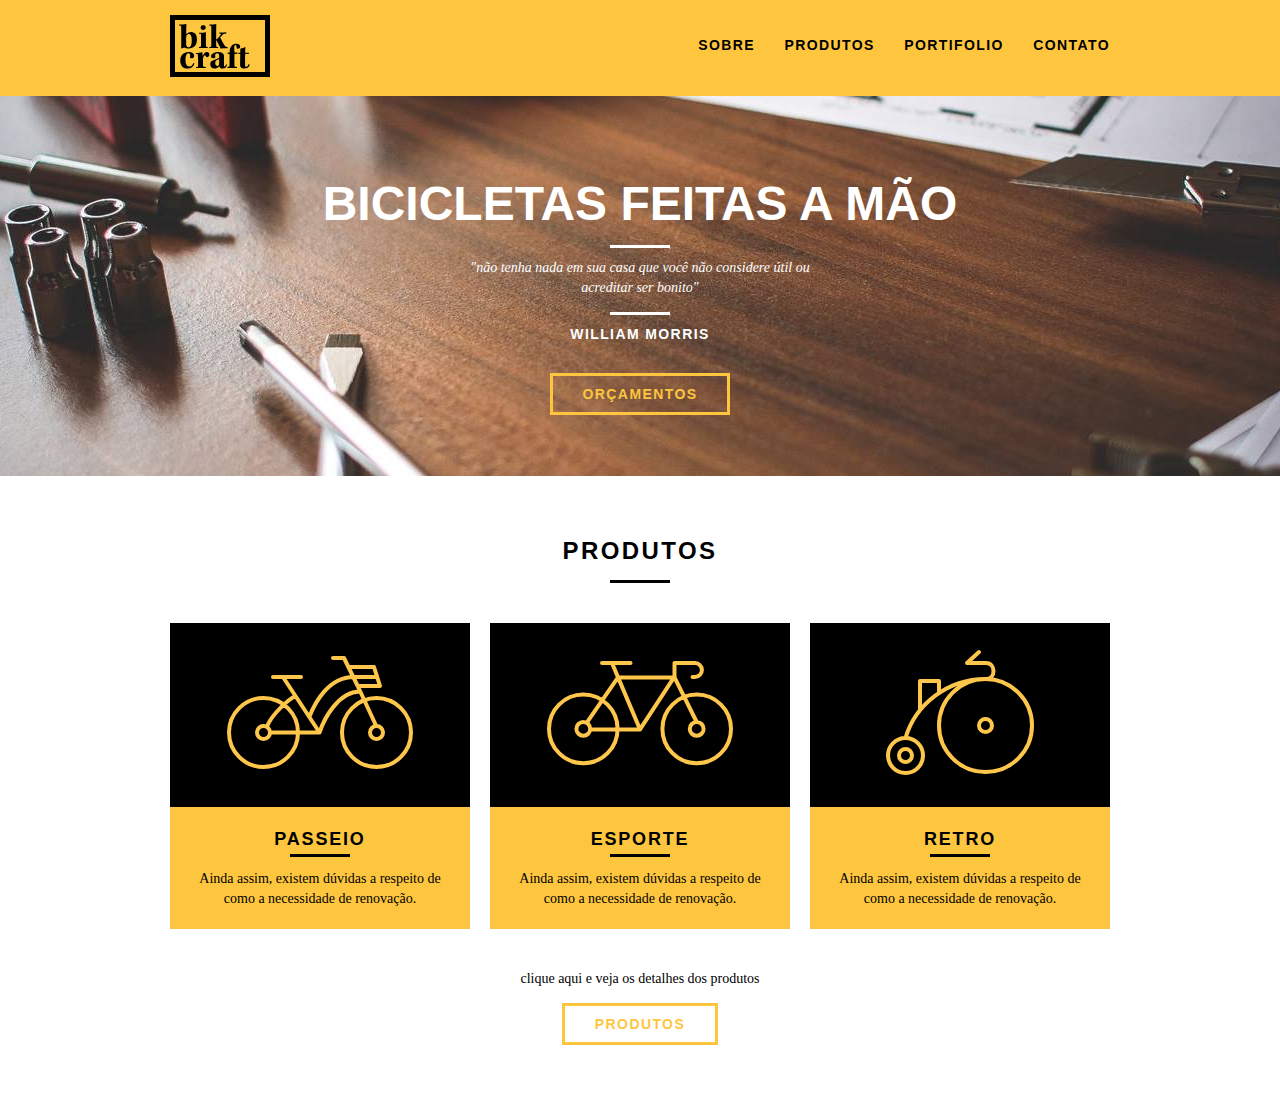
==== index.html @ 3f56bd6a "Criando bloco de produtos" ====
<!DOCTYPE html>
<html lang="pt-br">

<head>
    <meta charset="UTF-8">
    <meta name="viewport" content="width=device-width, initial-scale=1.0">
    <title>Bikcraft</title>
    <link rel="stylesheet" href="css/normalize.css">
    <link rel="stylesheet" href="css/reset.css">
    <link rel="stylesheet" href="css/grid.css">
    <link rel="stylesheet" href="css/style.css">
</head>

<body>
    <header class="header">
        <div class="container">
            <a href="index.html" class="grid-4">
                <img src="img/bikcraft.svg">
            </a>
            <nav class="grid-12 header_menu">
                <ul>
                    <li><a href="sobre.html">Sobre</a></li>
                    <li><a href="produtos.html">Produtos</a></li>
                    <li><a href="portifolio.html">Portifolio</a></li>
                    <li><a href="contato.html">Contato</a></li>
                </ul>
            </nav>
        </div>
    </header>

    <section class="introducao">
        <div class="container">
            <h1>Bicicletas Feitas a Mão</h1>
            <blockquote class="quote-externo">
                <p>
                    "não tenha nada em sua casa que você não considere útil ou acreditar ser bonito"
                </p>
                <cite>WILLIAM MORRIS</cite>
            </blockquote>
            <a href="produtos.html" class="btn">Orçamentos</a>
        </div>
    </section>

    <section class="produtos container">
        <h2 class="subtitulo">Produtos</h2>
        <ul class="produtos_lista">

            <li class="grid-1-3">
                <div class="produtos_icone">
                    <img src="img/produtos/passeio.svg" alt="Bikcraft passeio">
                </div>
                <h3>Passeio</h3>
                <p>Ainda assim, existem dúvidas a respeito de como a necessidade de renovação.</p>
            </li>

            <li class="grid-1-3">
                <div class="produtos_icone">
                    <img src="img/produtos/esporte.svg" alt="Bikcraft passeio">
                </div>
                <h3>Esporte</h3>
                <p>Ainda assim, existem dúvidas a respeito de como a necessidade de renovação.</p>
            </li>

            <li class="grid-1-3">
                <div class="produtos_icone">
                    <img src="img/produtos/retro.svg" alt="Bikcraft passeio">
                </div>
                <h3>Retro</h3>
                <p>Ainda assim, existem dúvidas a respeito de como a necessidade de renovação.</p>
            </li>
        </ul>

        <div class="call">
            <p>clique aqui e veja os detalhes dos produtos</p>
            <a href="produtos.html" class="btn btn-preto"> Produtos</a>
        </div>

    </section>


</body>

</html>
---- css/grid.css ----
*, *:before, *:after {
  -webkit-box-sizing: border-box; 
  -moz-box-sizing: border-box; 
  box-sizing: border-box;
}

.container {
	width: 960px;
	margin: 0 auto;
	padding: 0px;
	position: relative;
}

.container:after, .container:before {
	content: " ";
	display: table;
}

.container:after {
	clear: both;
}

.grid-1, .grid-2, .grid-3, .grid-4, .grid-5, .grid-6, .grid-7, .grid-8, .grid-9, .grid-10, .grid-11, .grid-12, .grid-13, .grid-14, .grid-15, .grid-16, .grid-1-3 {
	float: left;
	margin-left: 10px;
	margin-right: 10px;
}

.grid-1 	{width: 40px;}
.grid-2 	{width: 100px;}
.grid-3 	{width: 160px;}
.grid-4 	{width: 220px;}
.grid-5 	{width: 280px;}
.grid-6 	{width: 340px;}
.grid-7 	{width: 400px;}
.grid-8 	{width: 460px;}
.grid-9 	{width: 520px;}
.grid-10 	{width: 580px;}
.grid-11 	{width: 640px;}
.grid-12 	{width: 700px;}
.grid-13 	{width: 760px;}
.grid-14 	{width: 820px;}
.grid-15 	{width: 880px;}
.grid-16 	{width: 940px;}
.grid-1-3	{width: 300px;}
---- css/style.css ----
/*Estilos Gerais*/

body {
    font-family: Arial, Helvetica, sans-serif;
}

p {
    font-family: Georgia, "Times New Roman", Times, serif;
    font-size: 14px;
    line-height: 20px;
}

.btn {
    border: 3px solid #fec63e;
    padding: 10px 30px;
    color: #fec63e;
    font-size: 14px;
    line-height: 20px;
    text-transform: uppercase;
    letter-spacing: 0.1em;
    font-weight: bold;
}

.btn:hover {
    color: #fff;
    border: 3px solid #fff;
}

.btn.btn-preto:hover {
    color: #000;
    border-color: #000;
}

.subtitulo {
    font-size: 24px;
    line-height: 30px;
    font-weight: bold;
    letter-spacing: 0.1em;
    color: #000;
    text-transform: uppercase;
    text-align: center;
    margin-bottom: 40px;
}

.subtitulo:after {
    content: "";
    display: block;
    width: 60px;
    height: 3px;
    background: #000;
    margin: 14px auto;
}

/*Header*/

.header {
    position: fixed;
    top: 0;
    width: 100%;
    background: #fec63e;
    padding: 15px 0px;
    z-index: 10;
}
.header_menu {
    text-align: right;
}
.header_menu ul li {
    display: inline-block;
    margin-left: 25px;
    margin-top: 20px;
}

.header_menu a {
    color: #000;
    font-size: 14px;
    font-weight: bold;
    letter-spacing: 0.1em;
    text-transform: uppercase;
    line-height: 20px;
    padding: 10px 0;
}

.header_menu ul li a:hover {
    color: #fff;
}
/*Introdução*/

.introducao {
    width: 100%;
    background: url("../img/bg.jpg") no-repeat center;
    background-size: cover;
    margin-top: 96px;
    text-align: center;
    height: 380px;
    padding-top: 80px;
}

.introducao h1 {
    font-size: 48px;
    color: #fff;
    font-weight: bold;
    text-transform: uppercase;
}

.quote-externo {
    max-width: 360px;
    margin: 0 auto;
    color: #fff;
    margin-bottom: 40px;
}

.quote-externo p {
    font-style: italic;
}

.quote-externo p:before,
.quote-externo p:after {
    content: "";
    display: block;
    width: 60px;
    height: 3px;
    background: #fff;
    margin: 14px auto 10px auto;
}

.quote-externo cite {
    font-style: normal;
    font-weight: bold;
    font-size: 14px;
    letter-spacing: 0.1em;
}

/* Produtos */

.produtos {
    padding: 60px 0;
}

.produtos_lista li {
    background: #fec63e;
    text-align: center;
}

.produtos_lista li h3 {
    font-weight: bold;
    font-size: 18px;
    line-height: 25px;
    text-transform: uppercase;
    letter-spacing: 0.1em;
    margin-top: 20px;
}

.produtos_lista li h3:after {
    content: "";
    display: block;
    width: 60px;
    height: 3px;
    background: #000;
    margin: 2px auto;
}

.produtos_lista li p {
    padding: 10px 20px 20px 20px;
}

.produtos_icone {
    background: #000;
    text-align: center;
    padding: 20px;
}

.call {
    padding-top: 40px;
    text-align: center;
    clear: both;
}

.call p{
    padding-bottom: 25px;
}
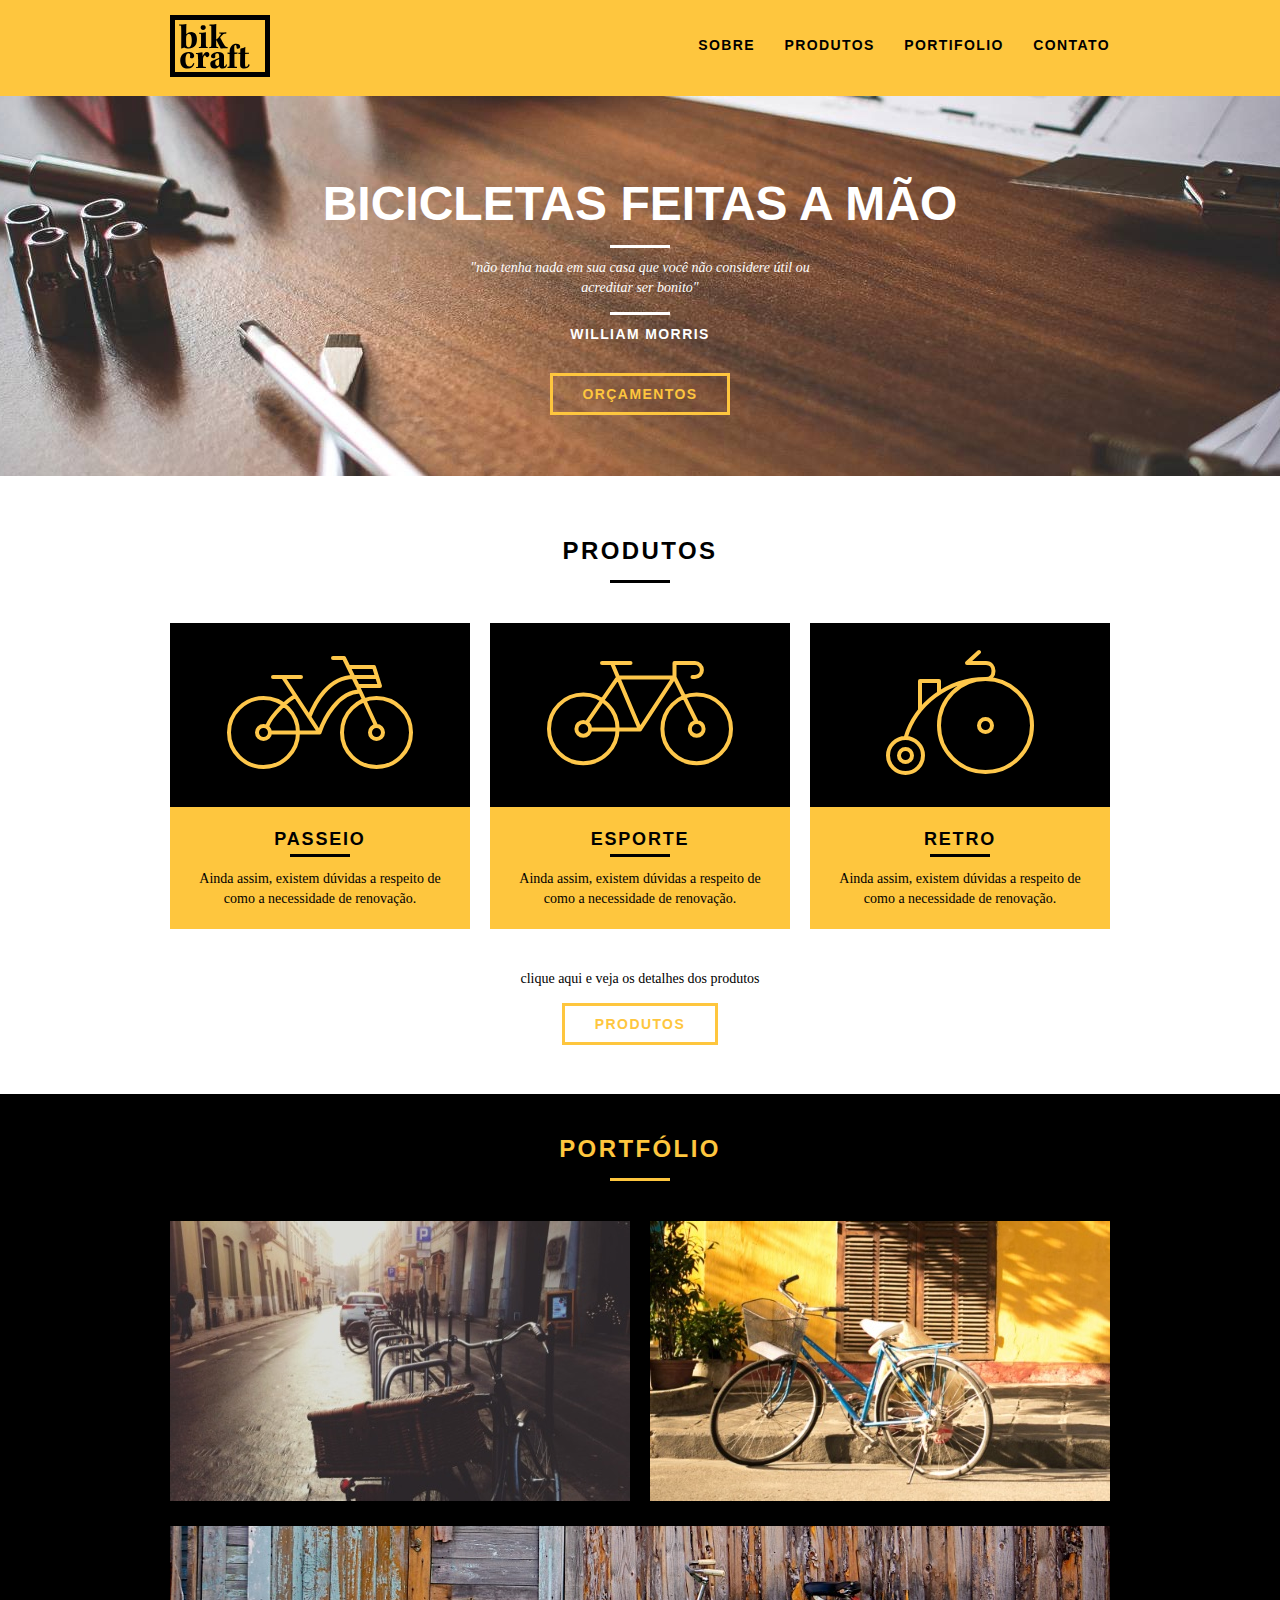
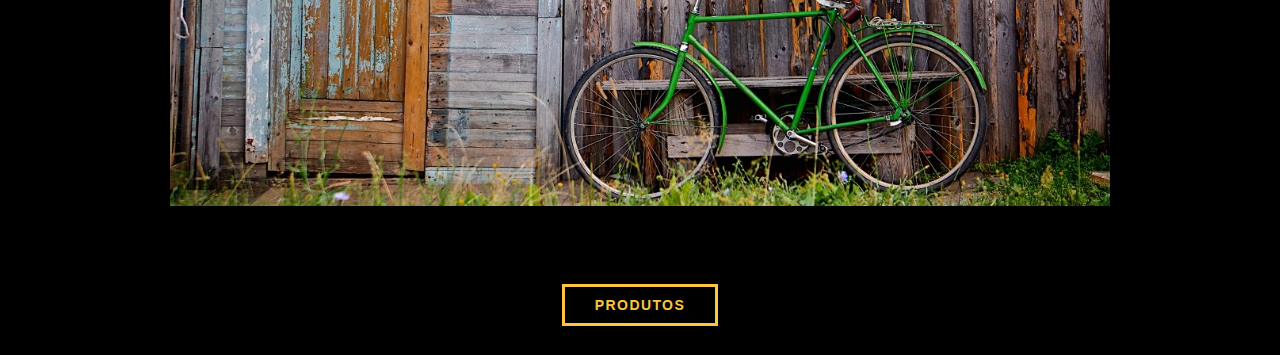
==== commit 59f6c006: "Criando bloco de portfólio" ====
--- a/index.html
+++ b/index.html
@@ -77,6 +77,28 @@
 
     </section>
 
+    <section class="portifolio">
+        <div class="container">
+            <h2 class="subtitulo">Portfólio</h2>
+            <ul class="portifolio_lista">
+                <li class="grid-8">
+                    <img src="img/portfolio/retro.jpg" alt="Bicicleta Retro">
+                </li>
+                <li class="grid-8">
+                    <img src="img/portfolio/passeio.jpg" alt="Bicicleta Passeio">
+                </li>
+                <li class="grid-16">
+                    <img src="img/portfolio/esporte.jpg" alt="Bicicleta Esporte">
+                </li>
+            </ul>
+        </div>
+
+        <div class="call">
+            <p>conheça mais o nosso portfólio</p>
+            <a href="produtos.html" class="btn"> Produtos</a>
+        </div>
+
+    </section>
 
 </body>
 
--- a/css/style.css
+++ b/css/style.css
@@ -175,6 +175,30 @@
     clear: both;
 }
 
-.call p{
+.call p {
     padding-bottom: 25px;
 }
+
+/* Portifólio */
+
+.portifolio {
+    width: 100%;
+    background: #000;
+    padding: 40px 0;
+}
+
+.portifolio .subtitulo {
+    color: #fec63e;
+}
+
+.portifolio .subtitulo::after {
+    background: #fec63e;
+}
+
+.portifolio_lista li:last-child {
+    margin-top: 20px;
+}
+
+.portfolio .call p {
+    color: #fff;
+}
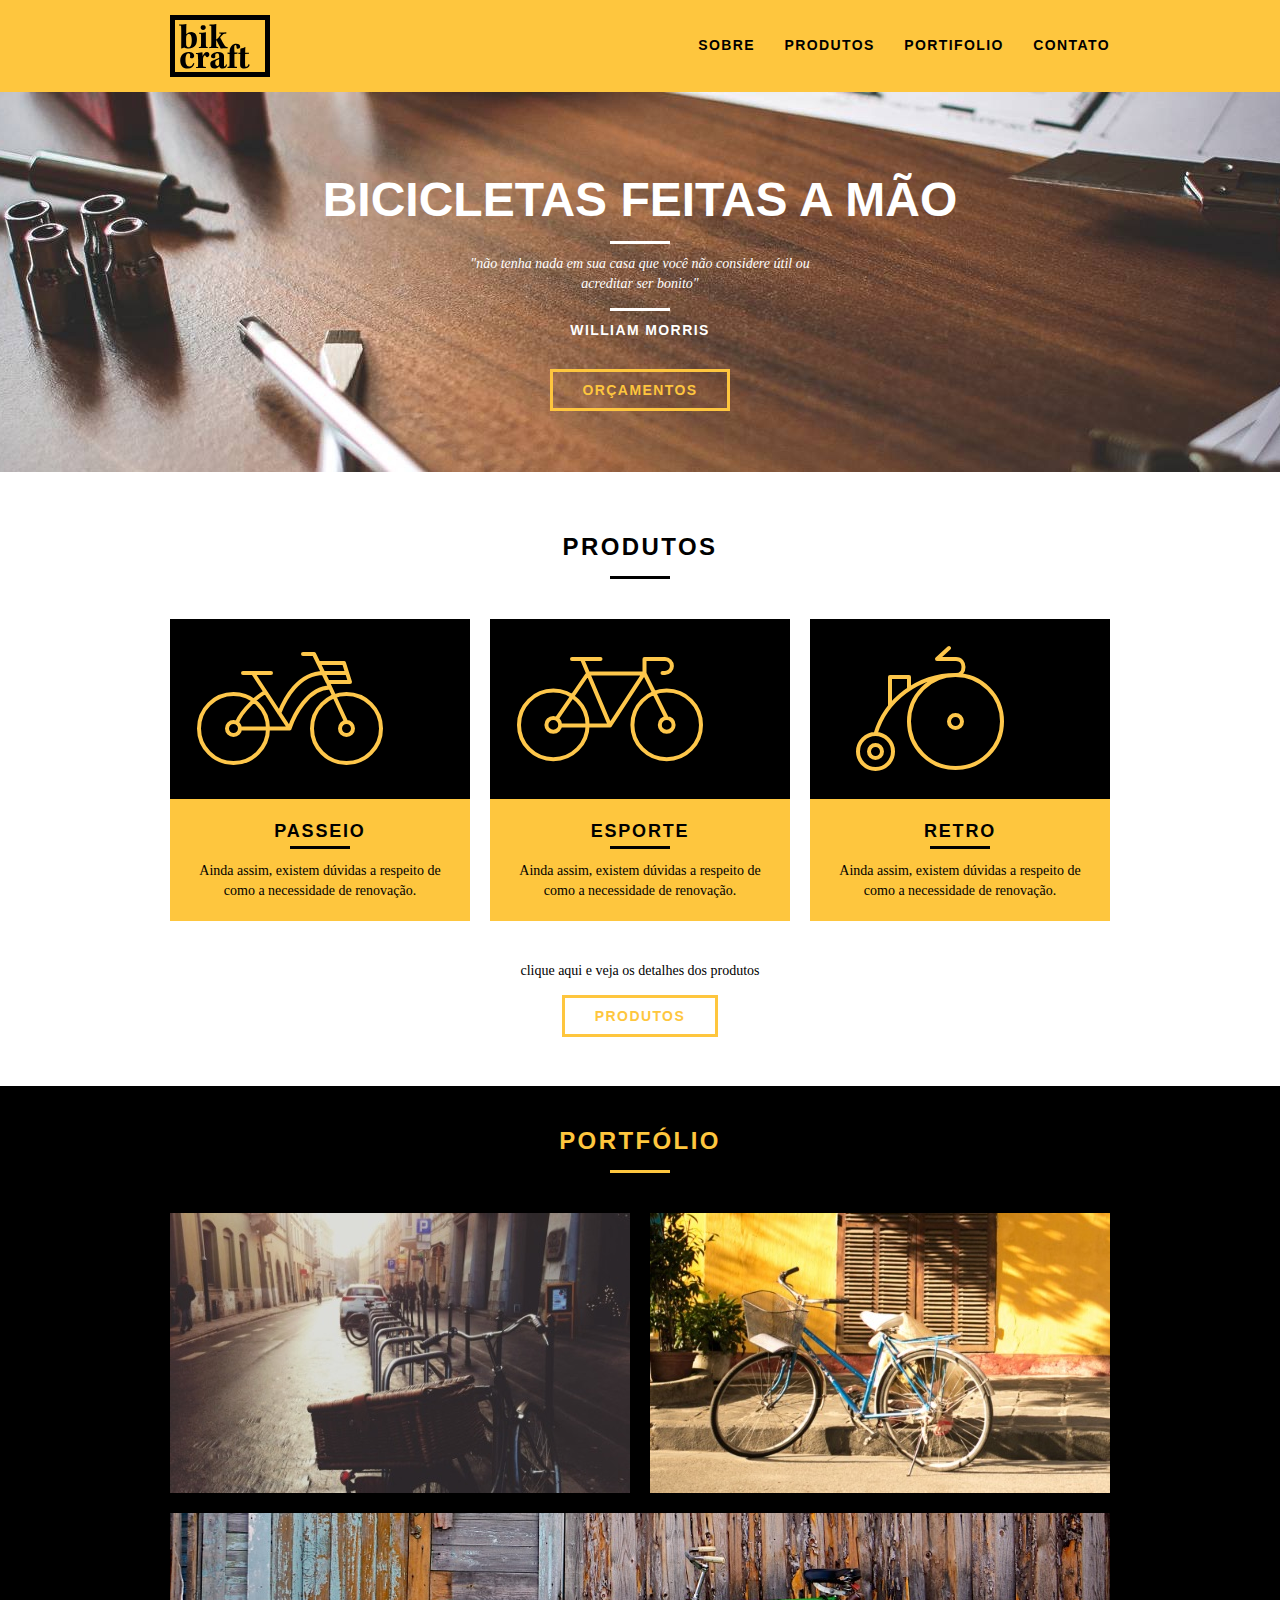
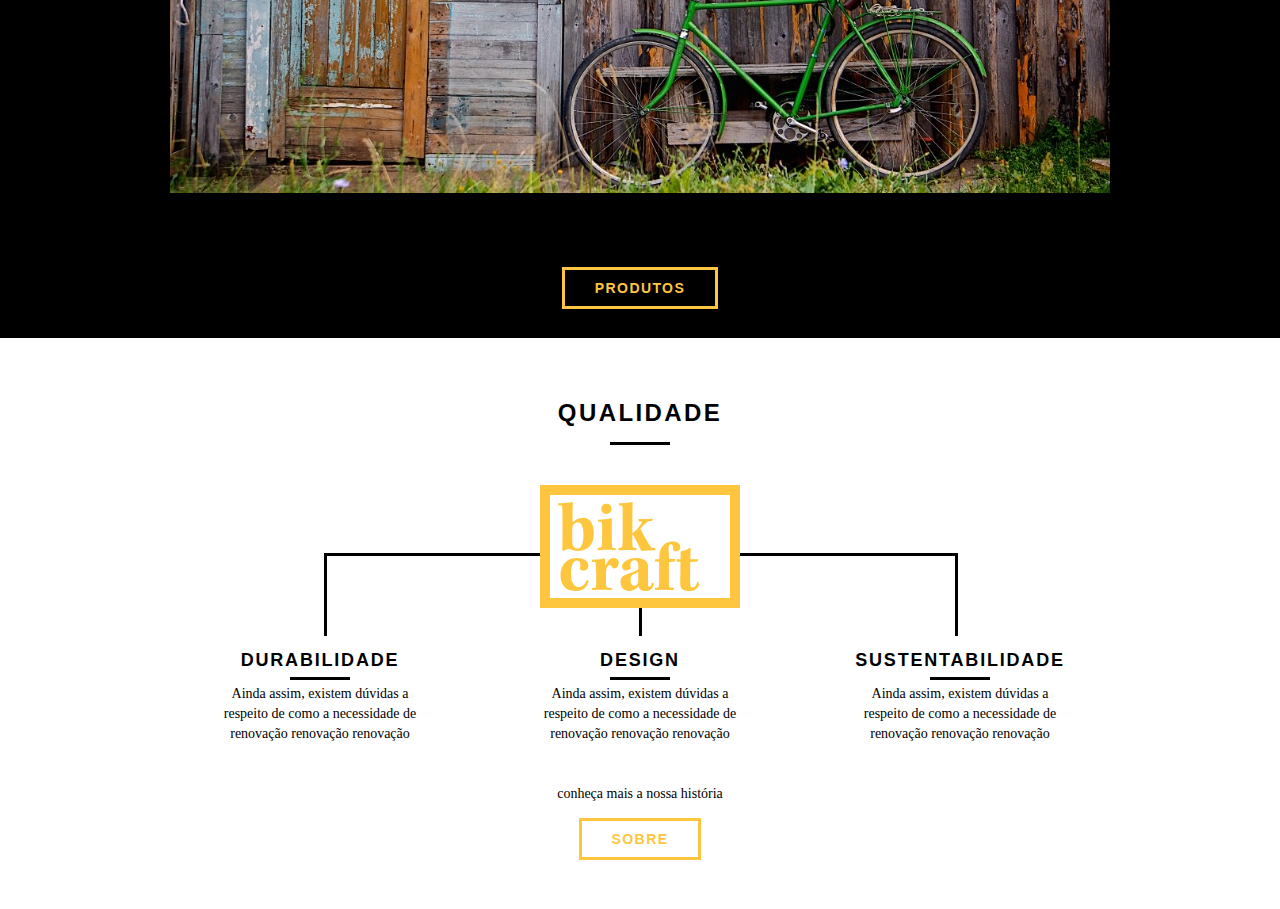
==== commit 224289d6: "Criando bloco de qualidade" ====
--- a/index.html
+++ b/index.html
@@ -100,6 +100,34 @@
 
     </section>
 
+
+    <section class="qualidade container">
+        <h2 class="subtitulo">Qualidade</h2>
+        <img src="img/bikcraft-qualidade.svg" alt="Bikcraft qualidade">
+        <ul class="qualidade_lista">
+            <li class="grid-1-3">
+                <h3>Durabilidade</h3>
+                <p>Ainda assim, existem dúvidas a respeito de como a necessidade de renovação renovação renovação</p>
+            </li>
+
+            <li class="grid-1-3">
+                <h3>Design</h3>
+                <p>Ainda assim, existem dúvidas a respeito de como a necessidade de renovação renovação renovação</p>
+            </li>
+
+            <li class="grid-1-3">
+                <h3>Sustentabilidade</h3>
+                <p>Ainda assim, existem dúvidas a respeito de como a necessidade de renovação renovação renovação</p>
+            </li>
+        </ul>
+
+        <div class="call">
+            <p>conheça mais a nossa história</p>
+            <a href="sobre.html" class="btn btn-preto">Sobre</a>
+        </div>
+
+    </section>
+
 </body>
 
 </html>--- a/css/style.css
+++ b/css/style.css
@@ -8,6 +8,10 @@
     font-family: Georgia, "Times New Roman", Times, serif;
     font-size: 14px;
     line-height: 20px;
+}
+
+img {
+    display: block;
 }
 
 .btn {
@@ -89,7 +93,7 @@
     width: 100%;
     background: url("../img/bg.jpg") no-repeat center;
     background-size: cover;
-    margin-top: 96px;
+    margin-top: 92px;
     text-align: center;
     height: 380px;
     padding-top: 80px;
@@ -202,3 +206,51 @@
 .portfolio .call p {
     color: #fff;
 }
+
+/* Qualidade */
+
+.qualidade {
+    padding: 60px 0;
+}
+
+.qualidade::after {
+    content: "";
+    width: 634px;
+    height: 83px;
+    display: block;
+    background: url("../img/linhas.svg") no-repeat;
+    position: absolute;
+    top: 215px;
+    right: 162px;
+}
+
+.qualidade img {
+    margin: 0 auto;
+}
+
+.qualidade_lista li {
+    text-align: center;
+    padding: 0 40px;
+}
+
+.qualidade_lista {
+    padding-top: 20px;
+}
+
+.qualidade_lista li h3 {
+    font-weight: bold;
+    font-size: 18px;
+    line-height: 25px;
+    text-transform: uppercase;
+    letter-spacing: 0.1em;
+    margin-top: 20px;
+}
+
+.qualidade_lista li h3:after {
+    content: "";
+    display: block;
+    width: 60px;
+    height: 3px;
+    background: #000;
+    margin: 4px auto;
+}
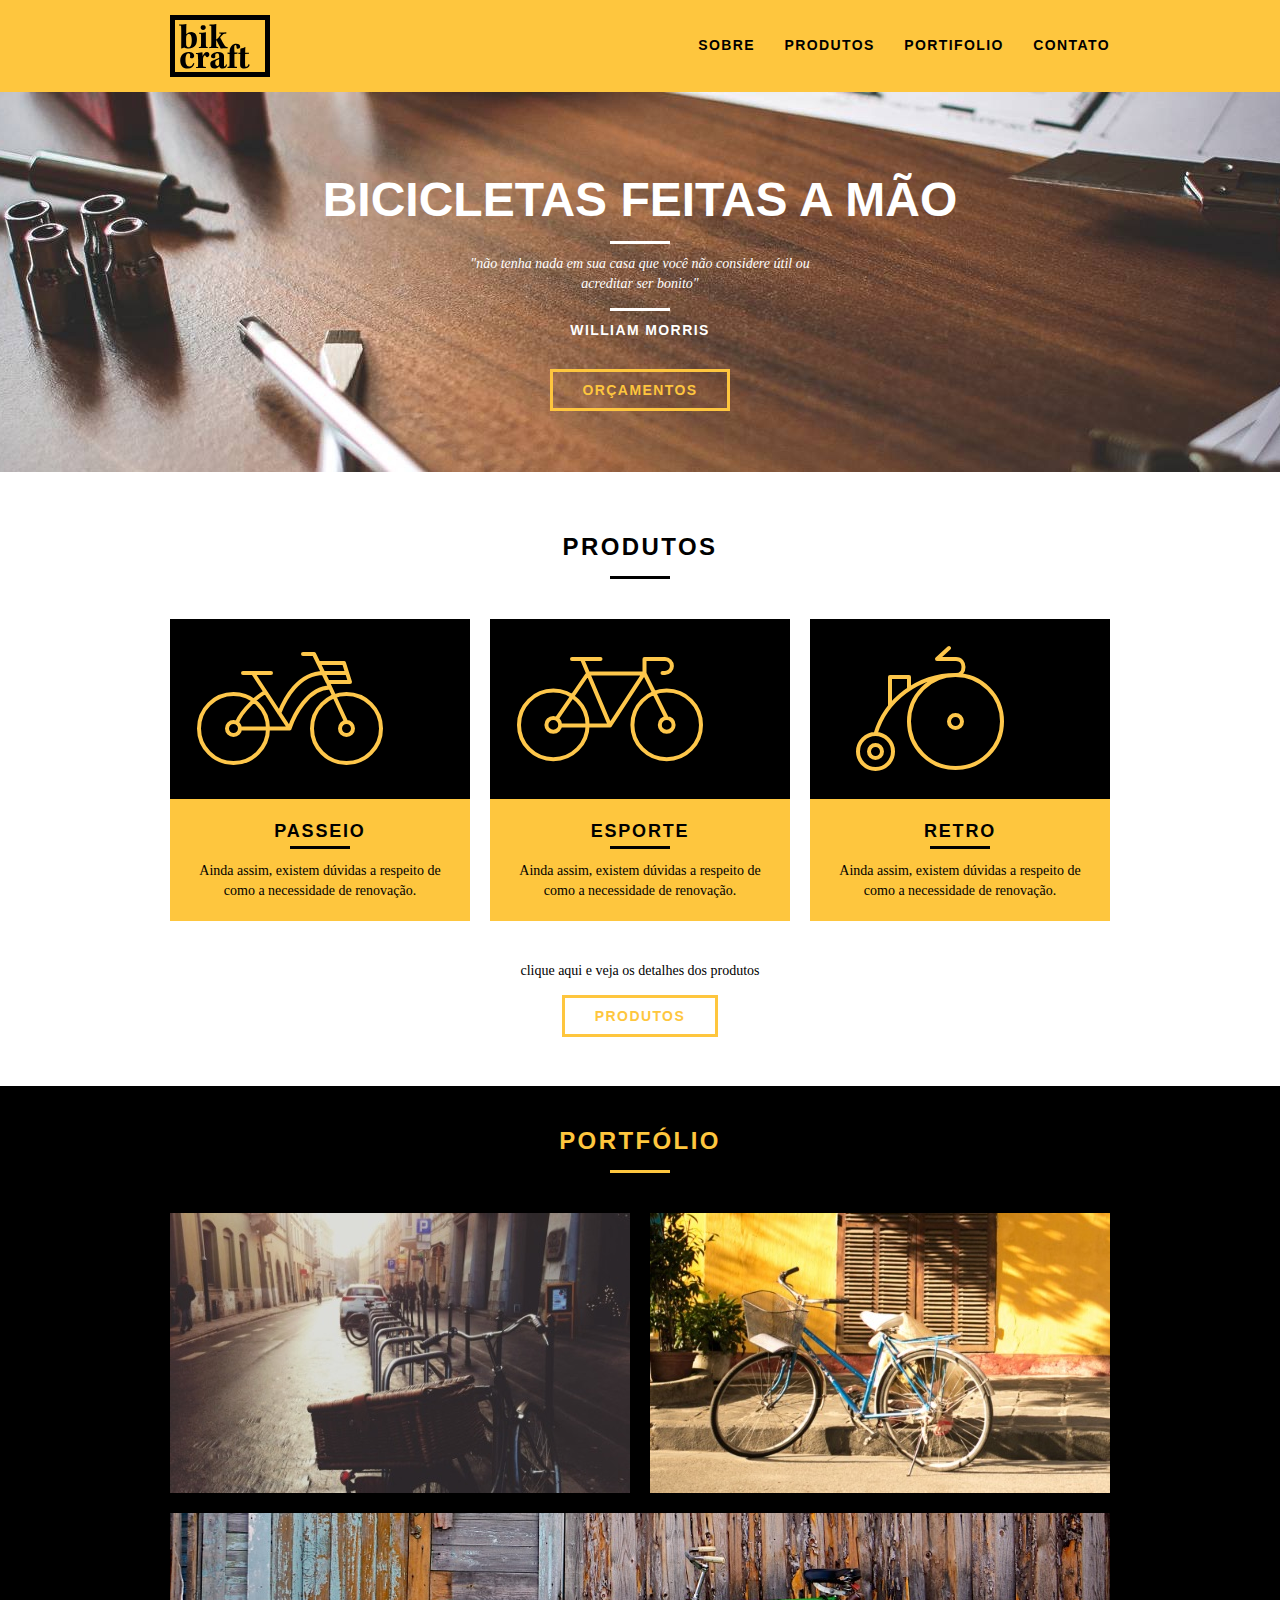
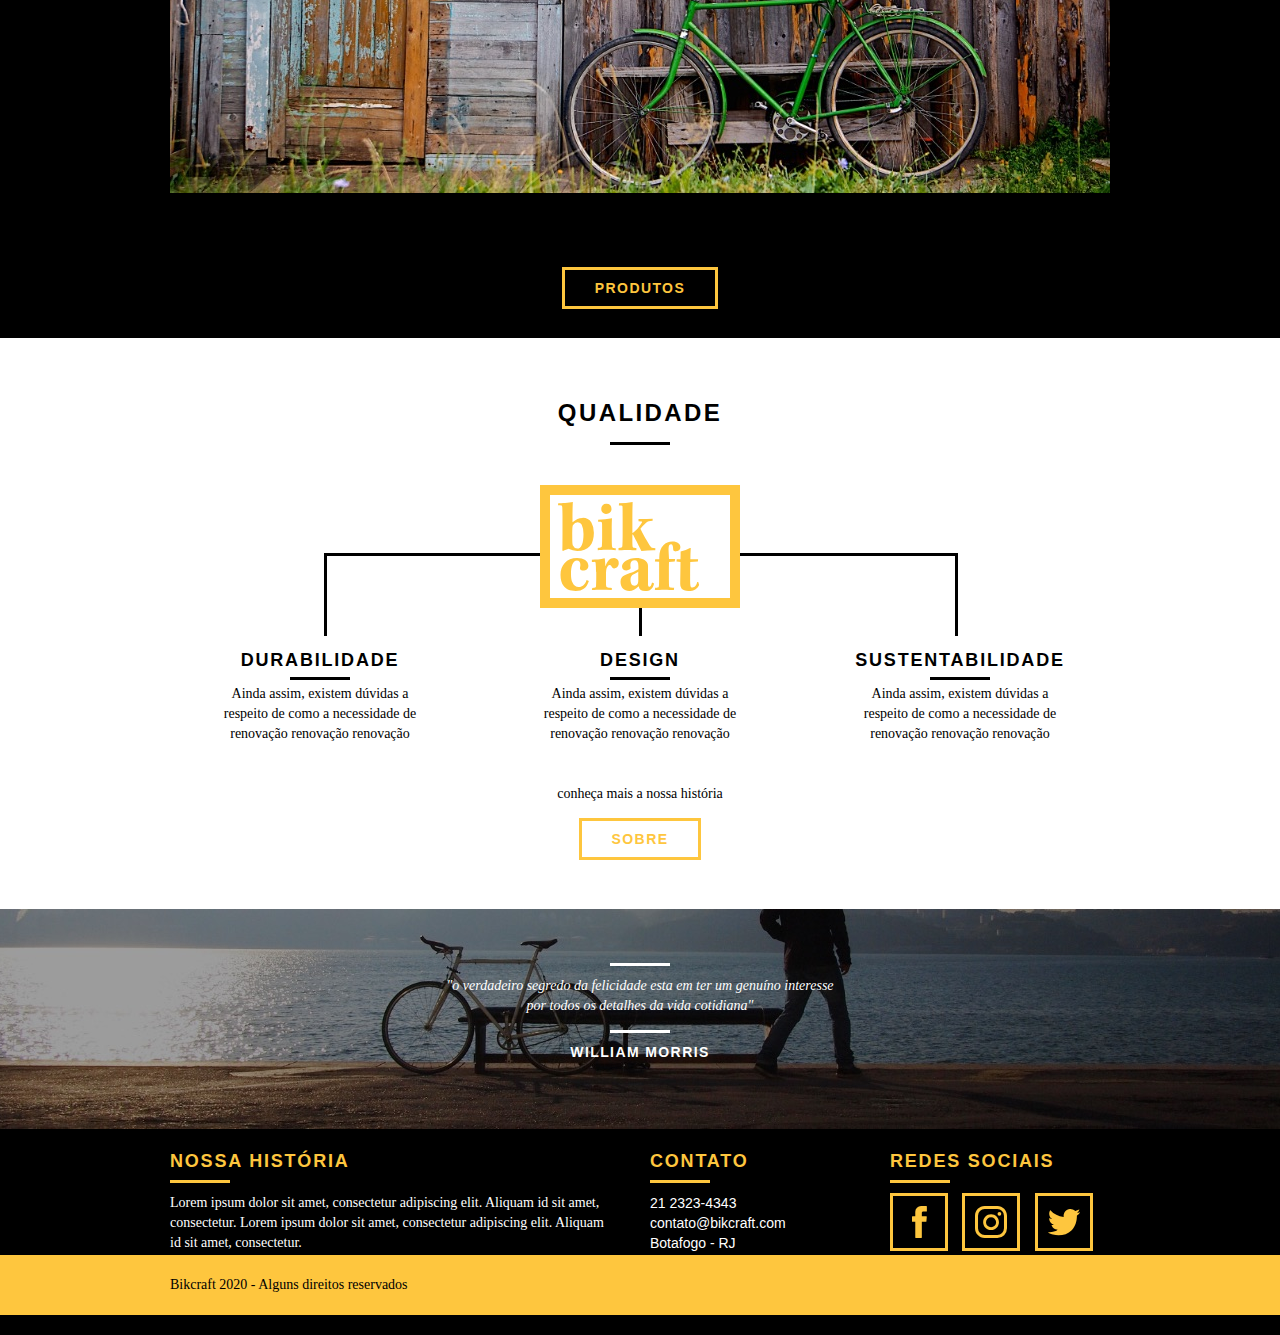
==== commit 82e79c51: "Criando footer do site" ====
--- a/index.html
+++ b/index.html
@@ -100,7 +100,6 @@
 
     </section>
 
-
     <section class="qualidade container">
         <h2 class="subtitulo">Qualidade</h2>
         <img src="img/bikcraft-qualidade.svg" alt="Bikcraft qualidade">
@@ -128,6 +127,60 @@
 
     </section>
 
+    <section class="quebra">
+        <blockquote class="quote-externo container">
+            <p>
+                "o verdadeiro segredo da felicidade esta em ter um genuíno interesse por todos os detalhes da vida
+                cotidiana"
+            </p>
+            <cite>WILLIAM MORRIS</cite>
+        </blockquote>
+    </section>
+
+    <footer>
+        <div class="footer">
+            <div class="container">
+
+                <div class="grid-8 footer_historia">
+                    <h3>Nossa história</h3>
+                    <p>Lorem ipsum dolor sit amet, consectetur adipiscing elit. Aliquam id sit amet, consectetur.
+                        Lorem ipsum dolor sit amet, consectetur adipiscing elit. Aliquam id sit amet, consectetur.
+                    </p>
+                </div>
+
+                <div class="grid-4 footer_contato">
+                    <h3>Contato</h3>
+                    <ul>
+                        <li>21 2323-4343</li>
+                        <li>contato@bikcraft.com</li>
+                        <li>Botafogo - RJ</li>
+                    </ul>
+                    </p>
+                </div>
+
+                <div class="grid-4 footer_redes">
+                    <h3>Redes Sociais</h3>
+                    <ul>
+                        <li><a href="https://pt-br.facebook.com/" target="_blank"><img
+                                    src="img/redes-sociais/facebook.svg" alt="link facebook"></a></li>
+                        <li><a href="https://www.instagram.com/?hl=pt-br" target="_blank"><img
+                                    src="img/redes-sociais/instagram.svg" alt="link instagram"></a></li>
+                        <li><a href="https://mobile.twitter.com/login?lang=pt" target="_blank"><img
+                                    src="img/redes-sociais/twitter.svg" alt="link twitter"></a></li>
+                    </ul>
+                    </p>
+                </div>
+
+            </div>
+
+            <div class="copy">
+                <div class="container">
+                    <p class="grid-16">Bikcraft 2020 - Alguns direitos reservados</p>
+                </div>
+            </div>
+        </div>
+    </footer>
+
 </body>
 
 </html>--- a/css/style.css
+++ b/css/style.css
@@ -254,3 +254,80 @@
     background: #000;
     margin: 4px auto;
 }
+
+/* Quebra */
+
+.quebra {
+    background: url("../img/bg-footer.jpg") no-repeat center;
+    width: 100%;
+    height: 220px;
+    background-size: cover;
+    text-align: center;
+    padding-top: 40px;
+}
+
+.quebra .quote-externo {
+    max-width: 400px;
+}
+
+/* Footer */
+
+.footer {
+    width: 100%;
+    background: #000;
+    color: #fff;
+    padding: 20px 0;
+}
+
+.footer h3 {
+    font-size: 18px;
+    line-height: 25px;
+    color: #fec63e;
+    text-transform: uppercase;
+    letter-spacing: 0.1em;
+    font-weight: bold;
+}
+
+.footer h3:after {
+    content: "";
+    display: block;
+    width: 60px;
+    height: 3px;
+    background: #fec63e;
+    margin: 6px 0px 10px 0px;
+}
+
+.footer_historia {
+    padding-right: 20px;
+}
+
+.footer_contato ul li {
+    font-size: 14px;
+    line-height: 20px;
+}
+
+.footer ul li {
+    display: inline-block;
+}
+
+.footer_redes ul li {
+    display: inline-block;
+    margin-right: 10px;
+}
+
+.footer_redes ul li a {
+    border: 3px solid #fec63e;
+    display: block;
+    padding: 10px;
+}
+
+.footer_redes ul li a:hover {
+    border-color: #fff;
+}
+
+.copy {
+    width: 100%;
+    color: #000;
+    background-color: #fec63e;
+    padding: 20px;
+}
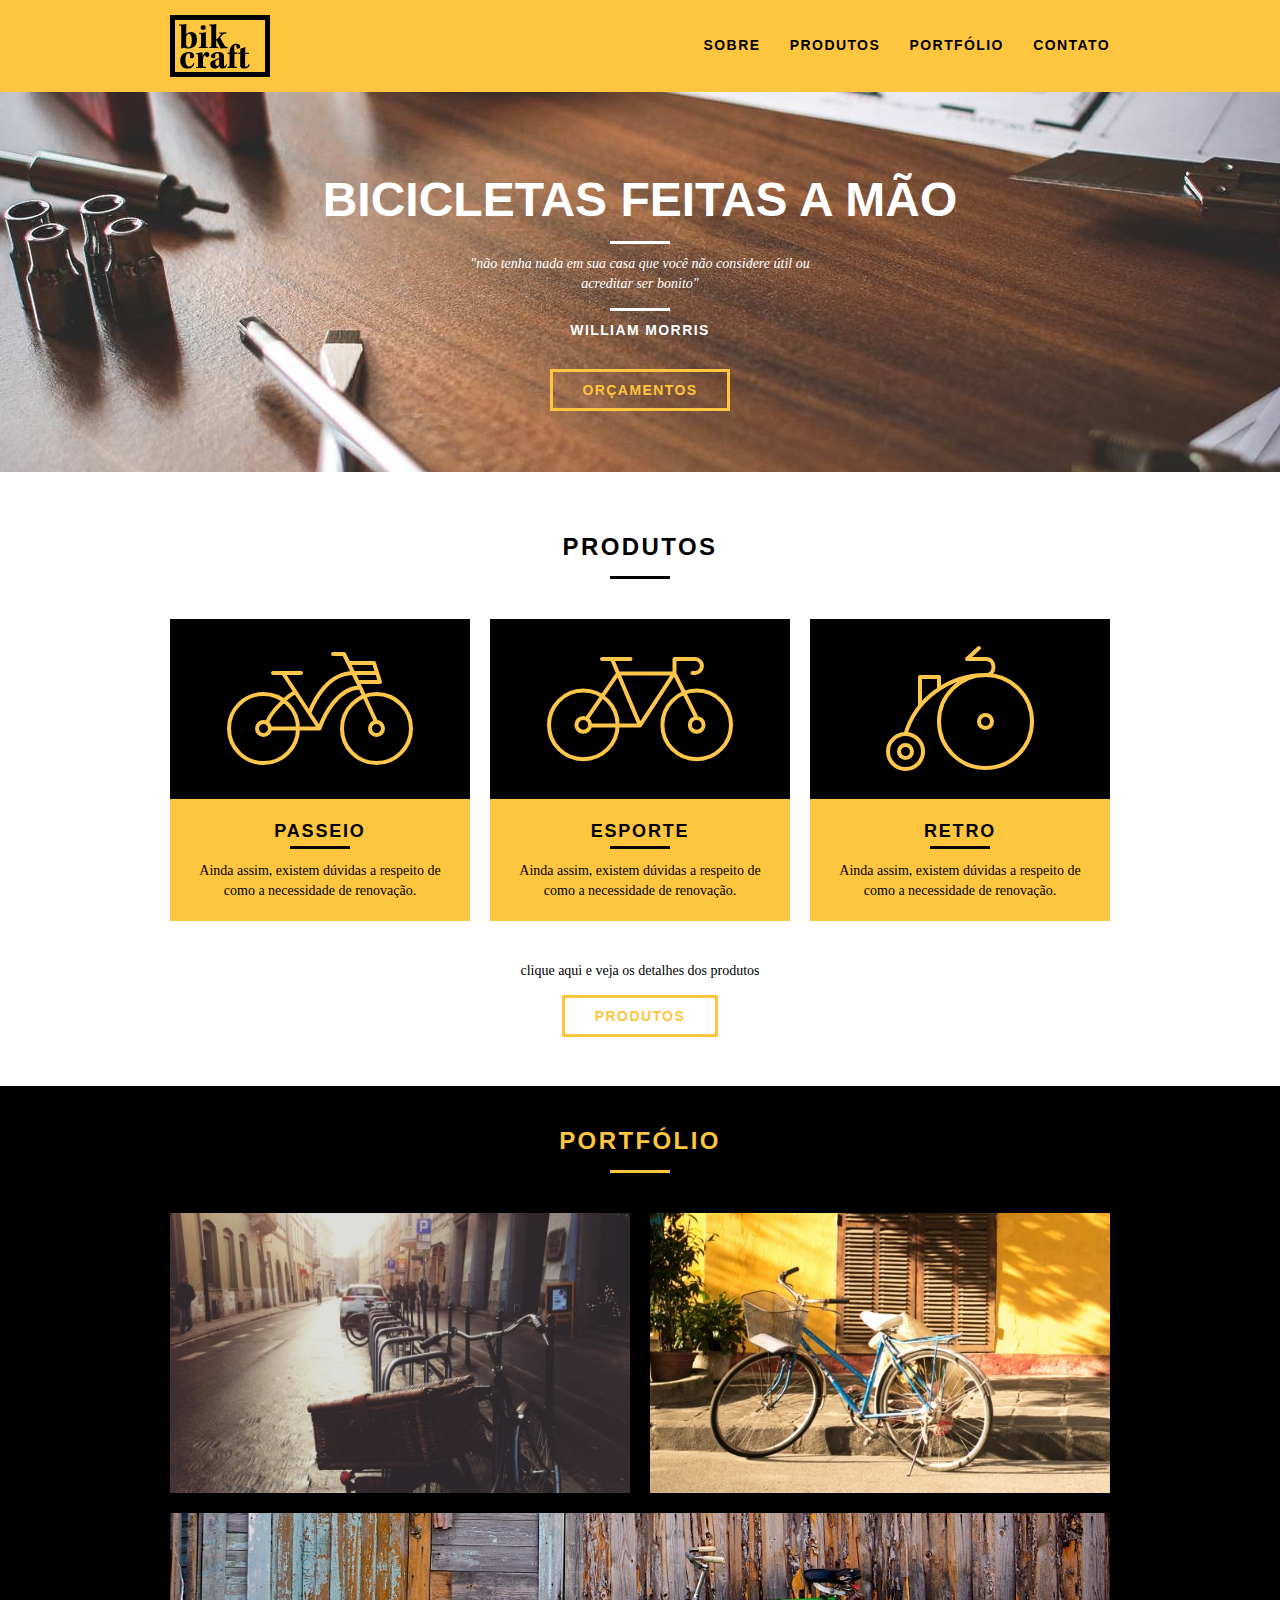
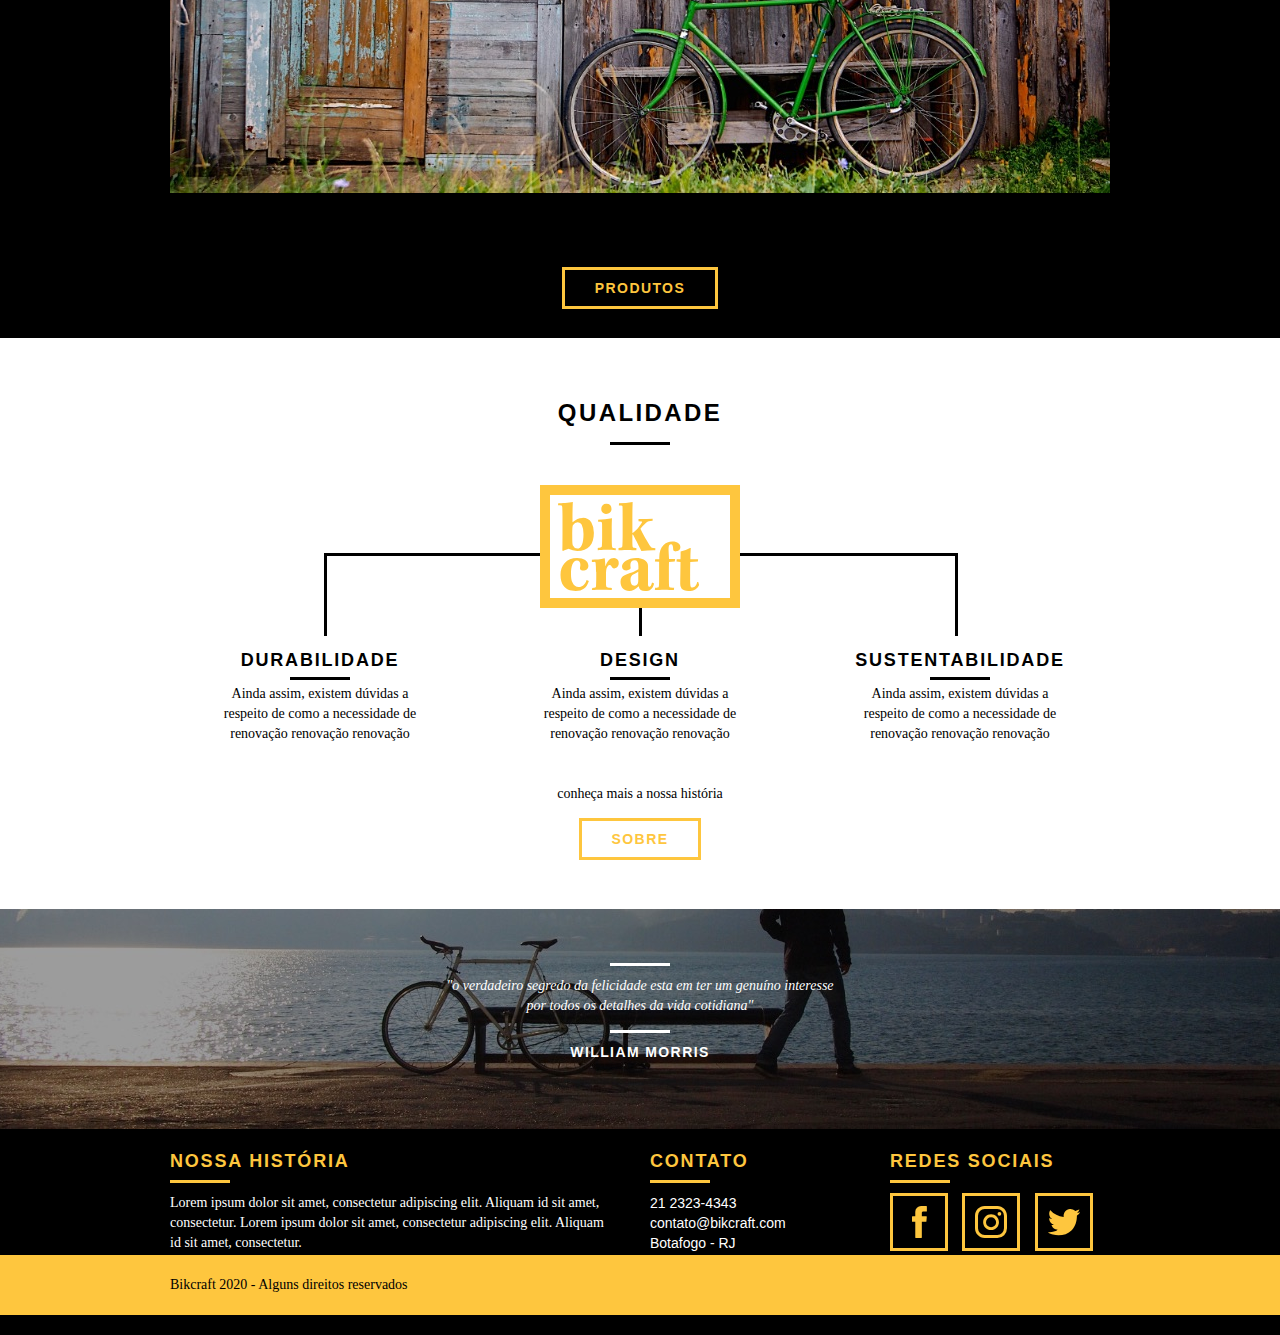
==== commit bd20cab0: "Ajustando header  pra responsivo" ====
--- a/index.html
+++ b/index.html
@@ -9,6 +9,7 @@
     <link rel="stylesheet" href="css/reset.css">
     <link rel="stylesheet" href="css/grid.css">
     <link rel="stylesheet" href="css/style.css">
+    <link rel="stylesheet" href="css/responsivo.css">
 </head>
 
 <body>
@@ -21,7 +22,7 @@
                 <ul>
                     <li><a href="sobre.html">Sobre</a></li>
                     <li><a href="produtos.html">Produtos</a></li>
-                    <li><a href="portifolio.html">Portifolio</a></li>
+                    <li><a href="portfolio.html">Portfólio</a></li>
                     <li><a href="contato.html">Contato</a></li>
                 </ul>
             </nav>
--- a/css/grid.css
+++ b/css/grid.css
@@ -1,7 +1,9 @@
-*, *:before, *:after {
-  -webkit-box-sizing: border-box; 
-  -moz-box-sizing: border-box; 
-  box-sizing: border-box;
+*,
+*:before,
+*:after {
+	-webkit-box-sizing: border-box;
+	-moz-box-sizing: border-box;
+	box-sizing: border-box;
 }
 
 .container {
@@ -11,7 +13,8 @@
 	position: relative;
 }
 
-.container:after, .container:before {
+.container:after,
+.container:before {
 	content: " ";
 	display: table;
 }
@@ -20,26 +23,160 @@
 	clear: both;
 }
 
-.grid-1, .grid-2, .grid-3, .grid-4, .grid-5, .grid-6, .grid-7, .grid-8, .grid-9, .grid-10, .grid-11, .grid-12, .grid-13, .grid-14, .grid-15, .grid-16, .grid-1-3 {
+.grid-1,
+.grid-2,
+.grid-3,
+.grid-4,
+.grid-5,
+.grid-6,
+.grid-7,
+.grid-8,
+.grid-9,
+.grid-10,
+.grid-11,
+.grid-12,
+.grid-13,
+.grid-14,
+.grid-15,
+.grid-16,
+.grid-1-3 {
 	float: left;
 	margin-left: 10px;
 	margin-right: 10px;
 }
 
-.grid-1 	{width: 40px;}
-.grid-2 	{width: 100px;}
-.grid-3 	{width: 160px;}
-.grid-4 	{width: 220px;}
-.grid-5 	{width: 280px;}
-.grid-6 	{width: 340px;}
-.grid-7 	{width: 400px;}
-.grid-8 	{width: 460px;}
-.grid-9 	{width: 520px;}
-.grid-10 	{width: 580px;}
-.grid-11 	{width: 640px;}
-.grid-12 	{width: 700px;}
-.grid-13 	{width: 760px;}
-.grid-14 	{width: 820px;}
-.grid-15 	{width: 880px;}
-.grid-16 	{width: 940px;}
-.grid-1-3	{width: 300px;}+.grid-1 {
+	width: 40px;
+}
+.grid-2 {
+	width: 100px;
+}
+.grid-3 {
+	width: 160px;
+}
+.grid-4 {
+	width: 220px;
+}
+.grid-5 {
+	width: 280px;
+}
+.grid-6 {
+	width: 340px;
+}
+.grid-7 {
+	width: 400px;
+}
+.grid-8 {
+	width: 460px;
+}
+.grid-9 {
+	width: 520px;
+}
+.grid-10 {
+	width: 580px;
+}
+.grid-11 {
+	width: 640px;
+}
+.grid-12 {
+	width: 700px;
+}
+.grid-13 {
+	width: 760px;
+}
+.grid-14 {
+	width: 820px;
+}
+.grid-15 {
+	width: 880px;
+}
+.grid-16 {
+	width: 940px;
+}
+.grid-1-3 {
+	width: 300px;
+}
+
+@media only screen and (min-width: 788px) and (max-width: 995px) {
+	.container {
+		width: 768px;
+	}
+	.grid-1 {
+		width: 28px;
+	}
+	.grid-2 {
+		width: 76px;
+	}
+	.grid-3 {
+		width: 124px;
+	}
+	.grid-4 {
+		width: 172px;
+	}
+	.grid-5 {
+		width: 220px;
+	}
+	.grid-6 {
+		width: 268px;
+	}
+	.grid-7 {
+		width: 316px;
+	}
+	.grid-8 {
+		width: 364px;
+	}
+	.grid-9 {
+		width: 412px;
+	}
+	.grid-10 {
+		width: 460px;
+	}
+	.grid-11 {
+		width: 508px;
+	}
+	.grid-12 {
+		width: 556px;
+	}
+	.grid-13 {
+		width: 604px;
+	}
+	.grid-14 {
+		width: 652px;
+	}
+	.grid-15 {
+		width: 700px;
+	}
+	.grid-16 {
+		width: 748px;
+	}
+	.grid-1-3 {
+		width: 236px;
+	}
+}
+
+@media only screen and (max-width: 787px) {
+	.container {
+		width: 300px;
+	}
+	.grid-1,
+	.grid-2,
+	.grid-3,
+	.grid-4,
+	.grid-5,
+	.grid-6,
+	.grid-7,
+	.grid-8,
+	.grid-9,
+	.grid-10,
+	.grid-11,
+	.grid-12,
+	.grid-13,
+	.grid-14,
+	.grid-15,
+	.grid-16,
+	.grid-1-3 {
+		width: 300px;
+		margin: 0 0 20px 0;
+		float: none;
+	}
+}
--- a/css/style.css
+++ b/css/style.css
@@ -12,6 +12,7 @@
 
 img {
     display: block;
+    max-width: 100%;
 }
 
 .btn {
@@ -46,6 +47,25 @@
     margin-bottom: 40px;
 }
 
+.subtitulo-interno {
+    font-size: 24px;
+    line-height: 30px;
+    font-weight: bold;
+    letter-spacing: 0.1em;
+    color: #000;
+    text-transform: uppercase;
+    margin-bottom: 20px;
+}
+
+.subtitulo-interno:after {
+    content: "";
+    display: block;
+    width: 60px;
+    height: 3px;
+    background: #000;
+    margin: 14px 0;
+}
+
 .subtitulo:after {
     content: "";
     display: block;
@@ -87,6 +107,11 @@
 .header_menu ul li a:hover {
     color: #fff;
 }
+
+.header_menu a.menu_ativo {
+    color: #fff;
+}
+
 /*Introdução*/
 
 .introducao {
@@ -134,6 +159,33 @@
     letter-spacing: 0.1em;
 }
 
+/* Introdução interna */
+
+.introducao-interna {
+    width: 100%;
+    margin-top: 92px;
+    height: 160px;
+    text-align: center;
+    color: #fff;
+    padding-top: 30px;
+}
+
+.introducao-interna h1 {
+    font-size: 36px;
+    color: #fff;
+    font-weight: bold;
+    text-transform: uppercase;
+}
+
+.introducao-interna h1:after {
+    content: "";
+    display: block;
+    width: 60px;
+    height: 3px;
+    background: #fff;
+    margin: 6px auto 10px auto;
+}
+
 /* Produtos */
 
 .produtos {
@@ -144,6 +196,11 @@
     background: #fec63e;
     text-align: center;
 }
+
+.produtos_lista li img{
+    margin: 0 auto;
+}
+
 
 .produtos_lista li h3 {
     font-weight: bold;
@@ -235,6 +292,7 @@
 
 .qualidade_lista {
     padding-top: 20px;
+    overflow: auto; /*clear-fix */
 }
 
 .qualidade_lista li h3 {
--- a/css/responsivo.css
+++ b/css/responsivo.css
@@ -0,0 +1,42 @@
+/* Estilo para Tablet */
+@media only screen and (min-width: 788px) and (max-width: 995px) {
+}
+
+/* Estilo para SmartPhones */
+@media only screen and (max-width: 787px) {
+	/* Header */
+	.header {
+		position: relative;
+		padding-bottom: 0;
+	}
+
+	.header img {
+		margin: 0 auto 10px auto;
+	}
+
+	.header_menu {
+		text-align: center;
+	}
+
+	.header_menu ul li {
+		margin: 5px;
+	}
+
+	.header_menu ul li a {
+		border: 4px solid #000;
+		width: 136px;
+		display: block;
+		float: left;
+	}
+
+	.header_menu ul li a:hover {
+		border: 4px solid #fff;
+	}
+
+	/*Introdução*/
+	.introducao {
+		margin-top: 0px;
+		padding-top: 20px;
+		background: url("../img/bg-mobile.jpg") no-repeat center;
+	}
+}
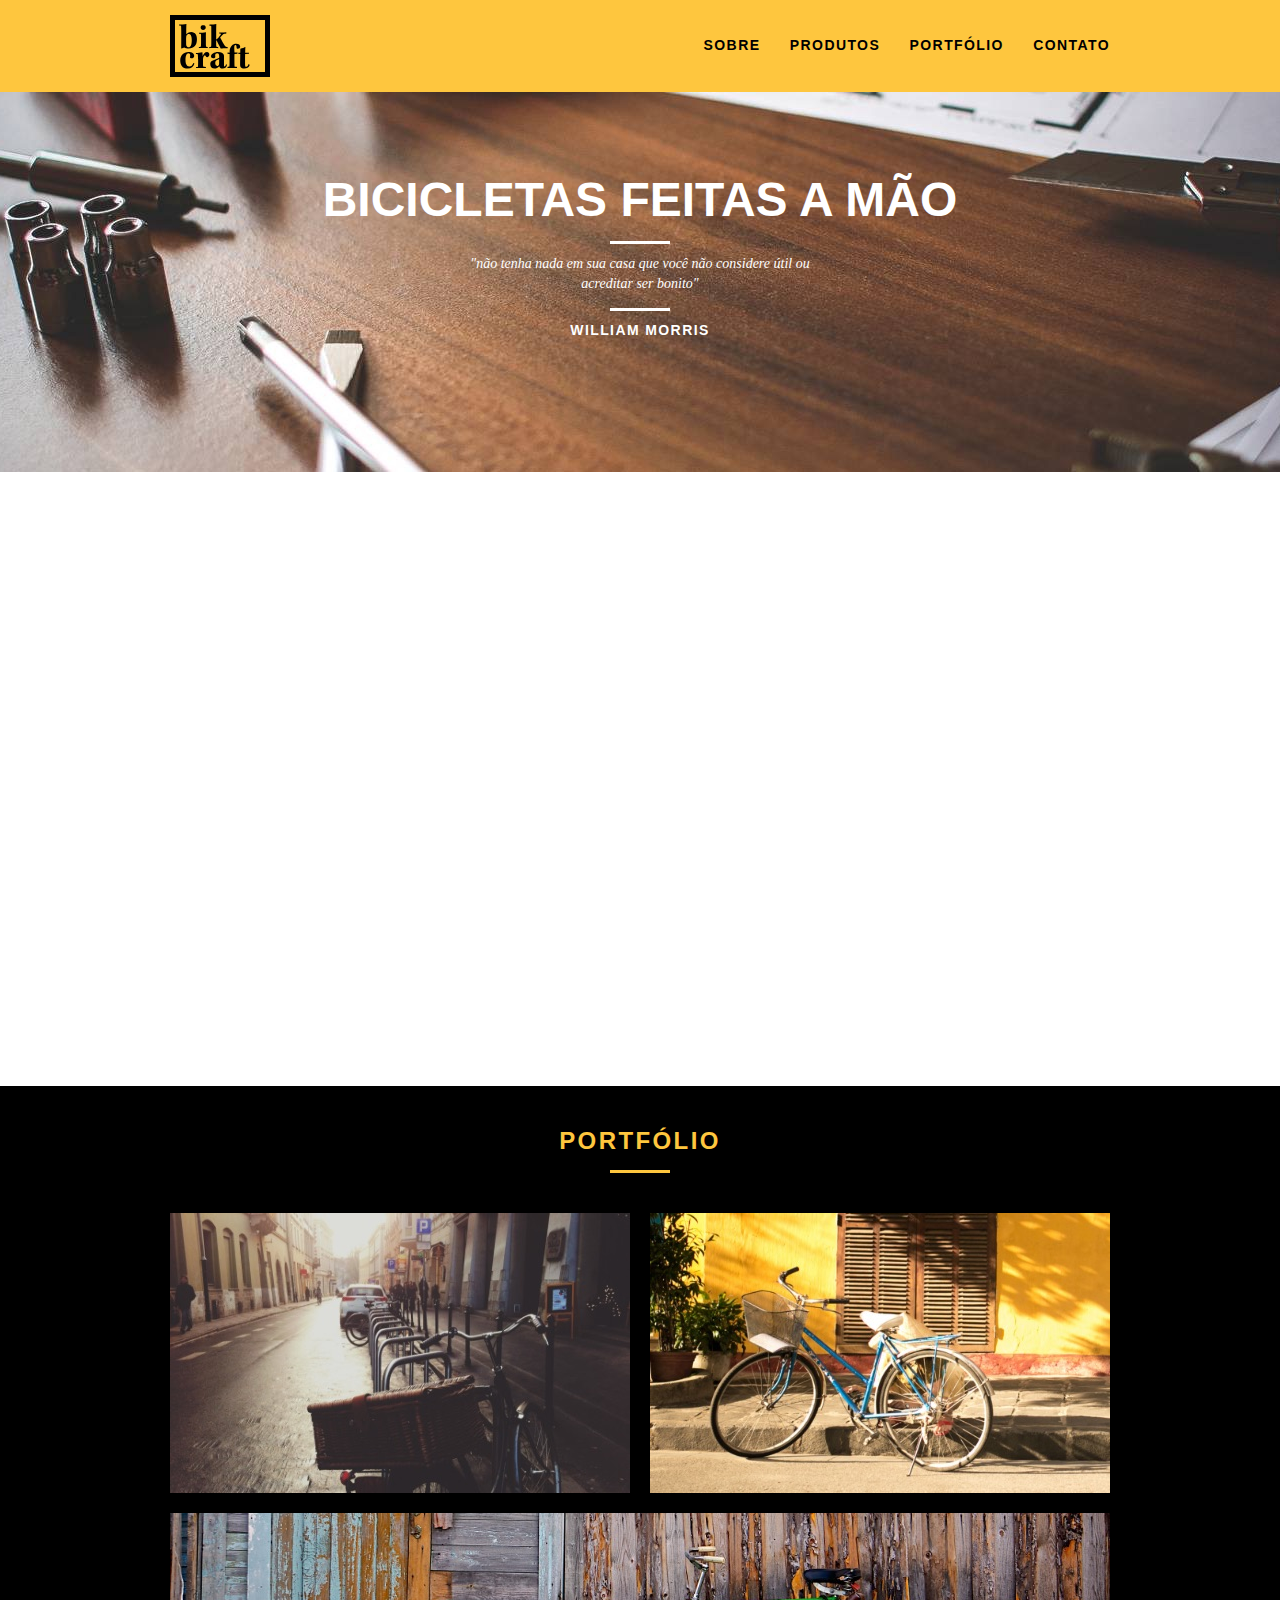
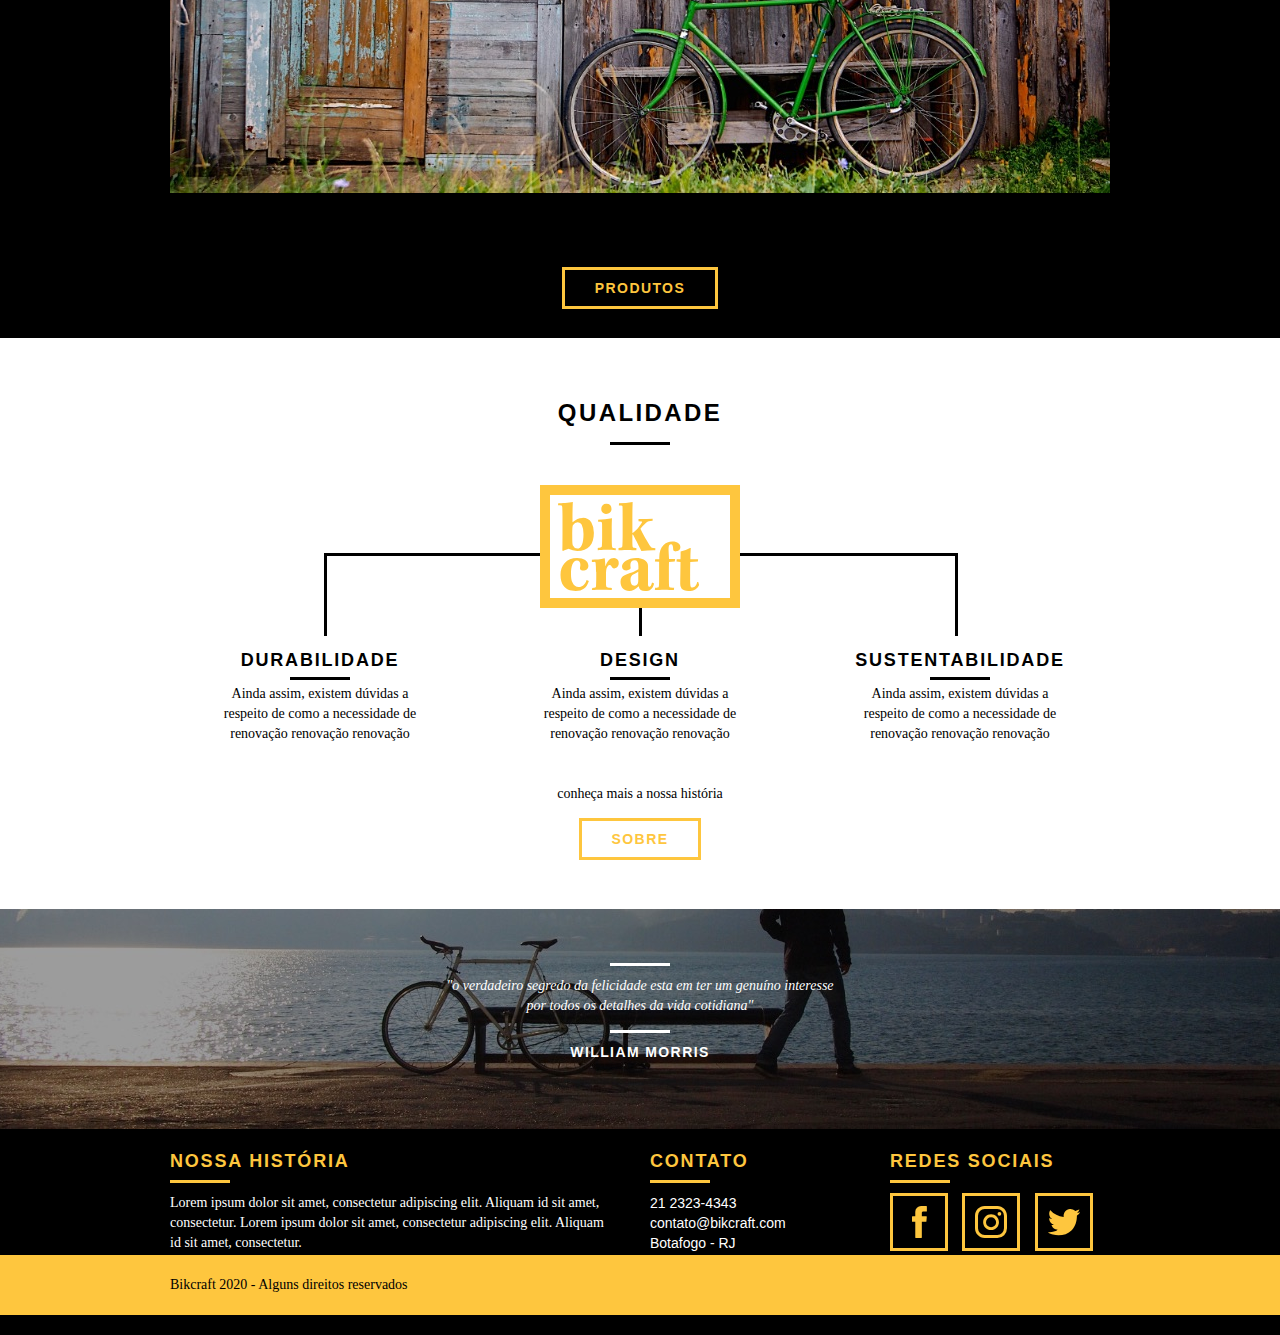
==== commit 6f4dac15: "Adicionando animações na pagina principal" ====
--- a/index.html
+++ b/index.html
@@ -10,6 +10,8 @@
     <link rel="stylesheet" href="css/grid.css">
     <link rel="stylesheet" href="css/style.css">
     <link rel="stylesheet" href="css/responsivo.css">
+    <link rel="stylesheet" href="css/simple-slide.css">
+    <link rel="stylesheet" href="css/simple-anime.css">
 </head>
 
 <body>
@@ -31,18 +33,18 @@
 
     <section class="introducao">
         <div class="container">
-            <h1>Bicicletas Feitas a Mão</h1>
+            <h1 data-anime="400" class="fadeInDown"> Bicicletas Feitas a Mão</h1>
             <blockquote class="quote-externo">
                 <p>
                     "não tenha nada em sua casa que você não considere útil ou acreditar ser bonito"
                 </p>
                 <cite>WILLIAM MORRIS</cite>
             </blockquote>
-            <a href="produtos.html" class="btn">Orçamentos</a>
+            <a data-anime="1200" href="produtos.html" class="btn fadeInDown">Orçamentos</a>
         </div>
     </section>
 
-    <section class="produtos container">
+    <section class="produtos container fadeInDown"   data-anime="1600">
         <h2 class="subtitulo">Produtos</h2>
         <ul class="produtos_lista">
 
@@ -184,4 +186,10 @@
 
 </body>
 
+
+<script src="./js/simple-slide.js"></script>
+<script src="./js/simple-anime.js"></script>
+<script src="./js/script.js"></script>
+
+
 </html>--- a/css/style.css
+++ b/css/style.css
@@ -270,7 +270,7 @@
     padding: 60px 0;
 }
 
-.qualidade::after {
+.qualidade:after {
     content: "";
     width: 634px;
     height: 83px;
@@ -389,3 +389,37 @@
     background-color: #fec63e;
     padding: 20px;
 }
+
+/* 5 Adicione o CSS Essencial abaixo */
+[data-slide] {
+    position: relative;
+  }
+  [data-slide] > * {
+    position: absolute;
+    top: 0px;
+    opacity: 0;
+  }
+  [data-slide] > .active {
+    position: relative;
+    opacity: 1;
+    transition: opacity 500ms;
+    z-index: 1;
+  }
+
+
+  [data-slide-nav] > button {
+    display: inline-block;
+    width: 12px;
+    height: 12px;
+    margin:4px;
+    border: none;
+    padding: 0;
+    border-radius: 6px;
+    text-indent: -99px;
+    overflow: hidden;
+    background: #1d1d1d;
+  }
+
+  [data-slide-nav] > button.active{
+    background: #fec63e;
+  }
--- a/css/responsivo.css
+++ b/css/responsivo.css
@@ -1,5 +1,47 @@
 /* Estilo para Tablet */
 @media only screen and (min-width: 788px) and (max-width: 995px) {
+	/* Qualidade - home */
+	.qualidade:after {
+		right: 66px;
+	}
+
+	.qualidade_lista li {
+		padding: 0 10px;
+	}
+
+	/* Footer  - home */
+
+	.footer_redes ul li a {
+		padding: 6px;
+	}
+
+	.footer_redes ul li a img {
+		width: 26px;
+		height: 26px;
+	}
+
+	/* Produtos */
+
+	.produtos_item h2 {
+		top: -150px;
+		margin-bottom: -56px;
+	}
+
+	.produto_icone {
+		padding: 41px 0px;
+	}
+
+	.produto_info p {
+		font-size: 14px;
+		line-height: 20px;
+		padding: 20px 30px;
+		height: 122px;
+	}
+
+	.produto_info ul li {
+		width: 181px;
+		height: 48px;
+	}
 }
 
 /* Estilo para SmartPhones */
@@ -33,10 +75,86 @@
 		border: 4px solid #fff;
 	}
 
+	.header_menu a.menu_ativo {
+		color: #fff;
+		border-color: #fff;
+	}
+
 	/*Introdução*/
 	.introducao {
 		margin-top: 0px;
-		padding-top: 20px;
+		padding-top: 40px;
 		background: url("../img/bg-mobile.jpg") no-repeat center;
 	}
+
+	.introducao h1 {
+		font-size: 36px;
+	}
+
+	/* Introdução interna */
+
+	.introducao-interna {
+		margin-top: 0px;
+	}
+
+	/* Produtos - home */
+	.call {
+		padding-top: 10px;
+	}
+
+	/* Qualidade - home */
+	.qualidade:after {
+		display: none;
+	}
+
+	/* Sobre */
+	.missao_sobre p {
+		font-size: 14px;
+		line-height: 20px;
+		padding-right: 0px;
+	}
+
+	.missao_sobre p ul li {
+		font-size: 14px;
+		line-height: 25px;
+	}
+
+	/* Produtos */
+
+	.produtos_item h2 {
+		top: -100px;
+		margin-bottom: -68px;
+	}
+
+	.produto_icone {
+		padding: 41px 0px;
+	}
+
+	.produto_info p {
+		font-size: 14px;
+		line-height: 20px;
+		padding: 20px 30px;
+		height: auto;
+	}
+
+	.produto_info ul li {
+		width: 149px;
+		height: 48px;
+		font-size: 14px;
+		line-height: 20px;
+	}
+
+	.formulario_orcamento {
+		padding-right: 0px;
+	}
+
+	.orcamento_dados ul {
+		padding-right: 0px;
+	}
+
+	/* Contato */
+	.contato_form {
+		padding-right: 0px;
+		margin-bottom: 20px;
+	}
 }
--- a/css/simple-slide.css
+++ b/css/simple-slide.css
@@ -0,0 +1 @@
+[data-slide]{position:relative}[data-slide]>*{position:absolute;top:0;opacity:0;pointer-events:none}[data-slide]>.active{position:relative;opacity:1;transition:opacity .5s;z-index:1;pointer-events:auto}--- a/css/simple-anime.css
+++ b/css/simple-anime.css
@@ -0,0 +1 @@
+[data-anime]{opacity:0}.fadeInDown{transform:translate3d(0,-20px,0)}.anime{opacity:1;transform:none;transition:transform .8s,opacity .8s}